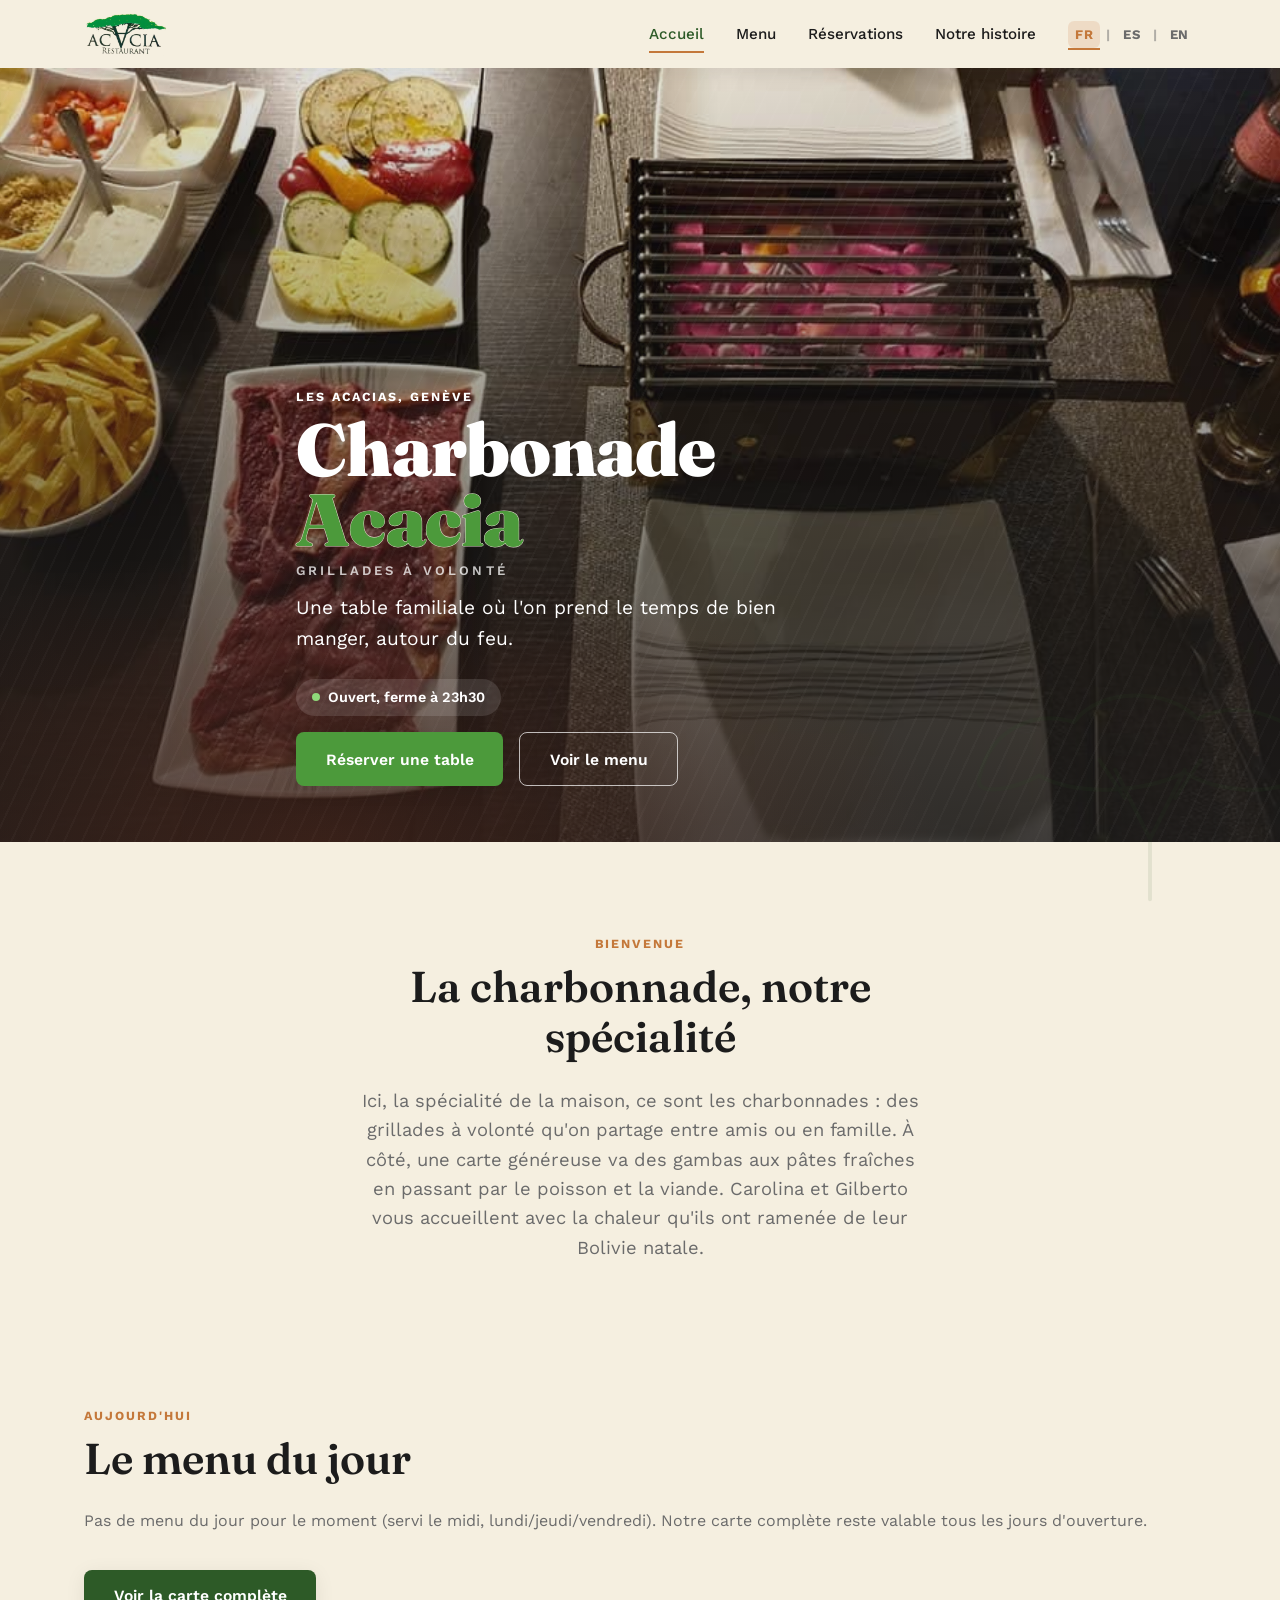
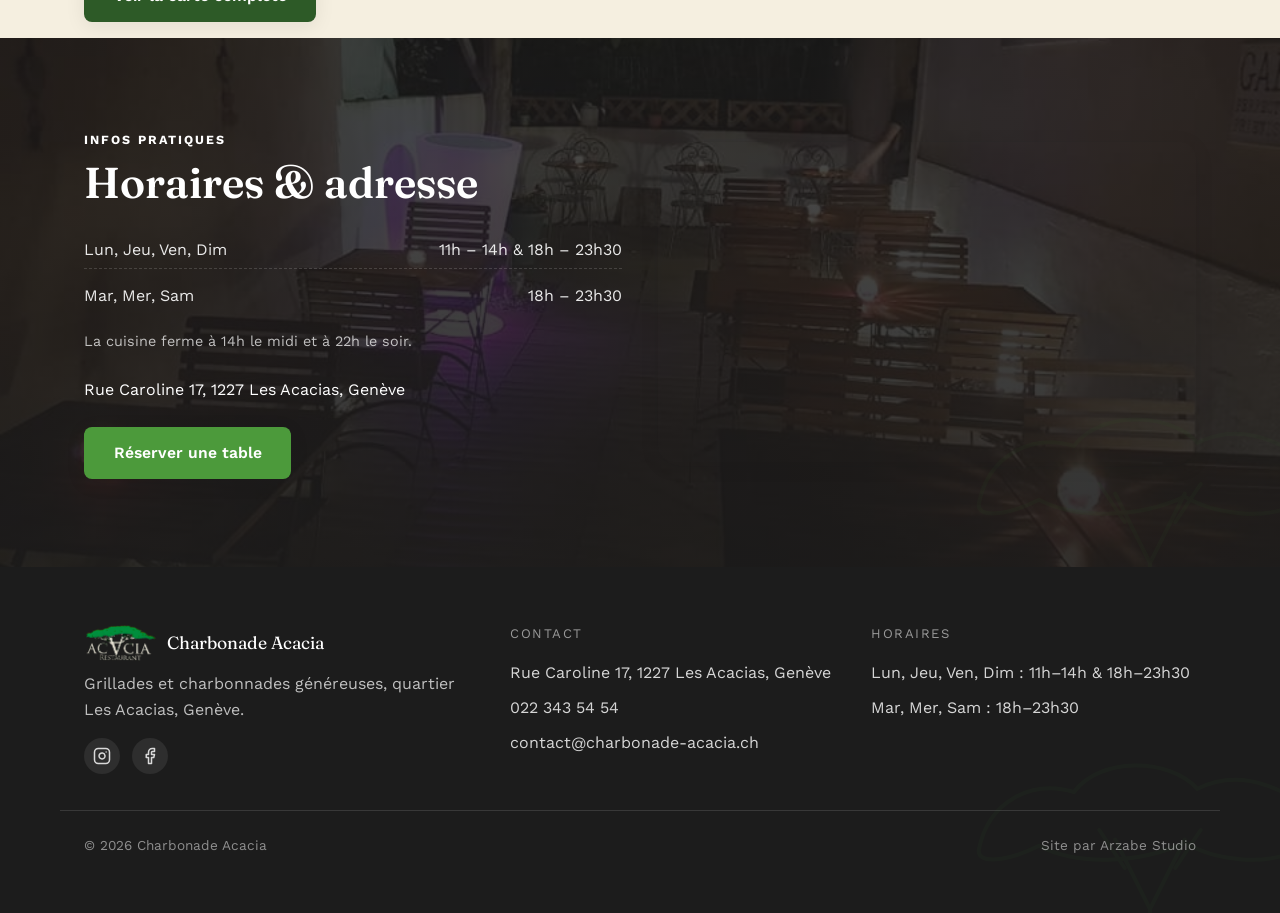
==== index.html @ 772f3f41 "Retire les prix affichés sur le menu du jour - Supprime les <p class="dish-card__price"> sur l'aperç" ====
<!DOCTYPE html>
<html lang="fr">
<head>
<meta charset="UTF-8">
<meta name="viewport" content="width=device-width, initial-scale=1.0">
<title>Charbonade Acacia — Grillades & charbonnades à Genève</title>
<meta name="description" content="Charbonade Acacia, grill et charbonnades au cœur du quartier Les Acacias à Genève. Menu du jour, réservations, ambiance chaleureuse.">
<link rel="icon" href="/assets/logo.png">
<link rel="preconnect" href="https://fonts.googleapis.com">
<link rel="preconnect" href="https://fonts.gstatic.com" crossorigin>
<link href="https://fonts.googleapis.com/css2?family=Fraunces:wght@600;700&family=Work+Sans:wght@400;500;600;700&display=swap" rel="stylesheet">
<link rel="stylesheet" href="/css/style.css">

<link rel="canonical" href="https://charbonade-acacia.ch/">
<link rel="alternate" hreflang="fr" href="https://charbonade-acacia.ch/">
<link rel="alternate" hreflang="es" href="https://charbonade-acacia.ch/es/">
<link rel="alternate" hreflang="en" href="https://charbonade-acacia.ch/en/">
<link rel="alternate" hreflang="x-default" href="https://charbonade-acacia.ch/">
<meta property="og:type" content="website">
<meta property="og:site_name" content="Charbonade Acacia">
<meta property="og:locale" content="fr_CH">
<meta property="og:locale:alternate" content="es_ES">
<meta property="og:locale:alternate" content="en_US">
<meta property="og:title" content="Charbonade Acacia — Grillades &amp; charbonnades à Genève">
<meta property="og:description" content="Charbonade Acacia, grill et charbonnades au cœur du quartier Les Acacias à Genève. Menu du jour, réservations, ambiance chaleureuse.">
<meta property="og:url" content="https://charbonade-acacia.ch/">
<meta property="og:image" content="https://charbonade-acacia.ch/assets/images/pres-charbo.jpg">
<meta name="twitter:card" content="summary_large_image">
<meta name="twitter:title" content="Charbonade Acacia — Grillades &amp; charbonnades à Genève">
<meta name="twitter:description" content="Charbonade Acacia, grill et charbonnades au cœur du quartier Les Acacias à Genève. Menu du jour, réservations, ambiance chaleureuse.">
<meta name="twitter:image" content="https://charbonade-acacia.ch/assets/images/pres-charbo.jpg">
<script type="application/ld+json">
{
  "@context": "https://schema.org",
  "@type": "Restaurant",
  "@id": "https://charbonade-acacia.ch/#restaurant",
  "name": "Charbonade Acacia",
  "image": "https://charbonade-acacia.ch/assets/images/pres-charbo.jpg",
  "url": "https://charbonade-acacia.ch/",
  "telephone": "+41223435454",
  "servesCuisine": "Grillades & charbonnades",
  "priceRange": "CHF 20-40",
  "address": {
    "@type": "PostalAddress",
    "streetAddress": "Rue Caroline 17",
    "postalCode": "1227",
    "addressLocality": "Genève",
    "addressCountry": "CH"
  },
  "menu": "https://charbonade-acacia.ch/menu.html",
  "acceptsReservations": "True",
  "openingHoursSpecification": [
    {
      "@type": "OpeningHoursSpecification",
      "dayOfWeek": ["Monday", "Thursday", "Friday", "Sunday"],
      "opens": "11:00",
      "closes": "14:00"
    },
    {
      "@type": "OpeningHoursSpecification",
      "dayOfWeek": ["Monday", "Tuesday", "Wednesday", "Thursday", "Friday", "Saturday", "Sunday"],
      "opens": "18:00",
      "closes": "23:30"
    }
  ]
}
</script>
</head>
<body>

<svg style="position:absolute;width:0;height:0" aria-hidden="true" focusable="false">
  <symbol id="acacia-motif" viewBox="0 0 240 150">
    <path d="M12,72 C18,42 45,28 72,36 C88,14 132,14 150,34 C178,20 212,34 228,58 C234,68 226,78 210,74 C192,82 162,80 142,68 C112,82 72,82 50,70 C30,80 10,82 12,72 Z" fill="none" stroke="currentColor" stroke-width="2.5"/>
    <path d="M120,148 L120,110 M120,110 L98,66 M120,110 L142,66 M104,84 L88,60 M136,84 L152,60" fill="none" stroke="currentColor" stroke-width="2.5" stroke-linecap="round"/>
  </symbol>
</svg>

<header class="site-header">
  <div class="container nav">
    <a class="nav__brand" href="/index.html">
      <img src="/assets/logo.png" alt="Restaurant Acacia">
    </a>
    <button class="nav__toggle" id="navToggle" aria-expanded="false" aria-controls="navLinks" aria-label="Ouvrir le menu">
      <span></span><span></span><span></span>
    </button>
    <nav class="nav__links" id="navLinks">
      <a href="/index.html" class="is-active">Accueil</a>
      <a href="/menu.html">Menu</a>
      <a href="/reservation.html">Réservations</a>
      <a href="/histoire.html">Notre histoire</a>
      <div class="nav__lang">
        <a href="/index.html" class="is-active">FR</a>
        <span class="nav__lang-sep">|</span>
        <a href="/es/index.html">ES</a>
        <span class="nav__lang-sep">|</span>
        <a href="/en/index.html">EN</a>
      </div>
    </nav>
  </div>
</header>

<main>

  <section class="hero">
    <div class="hero__media">
      <img src="/assets/images/pres-charbo.jpg" alt="Notre charbonade, braises et grillades préparées à table" class="hero__photo">
    </div>
    <div class="grill-lines" aria-hidden="true"></div>
    <div class="ember-glow" aria-hidden="true"></div>
    <svg class="motif motif--watermark" aria-hidden="true" viewBox="0 0 240 150"><use href="#acacia-motif"></use></svg>
    <div class="container hero__content reveal">
      <p class="eyebrow">Les Acacias, Genève</p>
      <h1 class="hero__charbonade">
        <span class="hero__charbonade-main">Charbonade<br><em>Acacia</em></span>
        <span class="hero__charbonade-sub">Grillades à volonté</span>
      </h1>
      <!-- TODO: confirmer si Carolina & Gilberto veulent une accroche différente -->
      <p class="hero__tagline">Une table familiale où l'on prend le temps de bien manger, autour du feu.</p>
      <!-- /TODO -->

      <p class="status-badge" hidden
         data-status-badge
         data-template-open="Ouvert, ferme à {heure}"
         data-template-closed-today="Fermé, ouvre à {heure}"
         data-template-closed-tomorrow="Fermé, ouvre demain à {heure}"
         data-template-closed-other="Fermé, ouvre {jour} à {heure}"
         data-day-names='["dimanche","lundi","mardi","mercredi","jeudi","vendredi","samedi"]'></p>
      <div class="hero__actions">
        <a href="/reservation.html" class="btn btn--ember">Réserver une table</a>
        <a href="/menu.html" class="btn btn--outline">Voir le menu</a>
      </div>
    </div>
  </section>

  <section class="section">
    <div class="container section-head section-head--center reveal">
      <p class="eyebrow">Bienvenue</p>
      <h2>La charbonnade, notre spécialité</h2>
      <!-- TODO: texte de présentation à valider avec Carolina & Gilberto -->
      <p class="lede" style="margin-inline:auto">Ici, la spécialité de la maison, ce sont les charbonnades : des grillades à volonté qu'on partage entre amis ou en famille. À côté, une carte généreuse va des gambas aux pâtes fraîches en passant par le poisson et la viande. Carolina et Gilberto vous accueillent avec la chaleur qu'ils ont ramenée de leur Bolivie natale.</p>
      <!-- /TODO -->
    </div>
  </section>

  <section class="section section--tight">
    <div class="container">
      <div class="section-head reveal">
        <p class="eyebrow">Aujourd'hui</p>
        <h2>Le menu du jour</h2>
      </div>

      <div data-menu-preview>
        <div class="grid-2" data-menu-preview-list hidden>
          <div class="card reveal">
            <p class="dish-card__name" data-plat-nom="0">—</p>
          </div>
          <div class="card reveal reveal--delay-1">
            <p class="dish-card__name" data-plat-nom="1">—</p>
          </div>
        </div>
        <p class="menu-today__empty text-light" data-menu-preview-empty>Pas de menu du jour pour le moment (servi le midi, lundi/jeudi/vendredi). Notre carte complète reste valable tous les jours d'ouverture.</p>
      </div>

      <p style="margin-top:var(--space-4)"><a href="/menu.html" class="btn btn--primary">Voir la carte complète</a></p>
    </div>
  </section>

  <section class="section section--dark">
    <div class="section__media"><img src="/assets/images/terrasse-soir.jpg" alt=""></div>
    <svg class="motif motif--watermark" aria-hidden="true" viewBox="0 0 240 150"><use href="#acacia-motif"></use></svg>
    <div class="container grid-2 grid-2--align-center">
      <div class="reveal">
        <p class="eyebrow">Infos pratiques</p>
        <h2>Horaires &amp; adresse</h2>
        <!-- à revérifier avec le client : fermeture pourrait être minuit plutôt que 23h30 -->
        <div class="hours-table">
          <div class="hours-table__row"><span>Lun, Jeu, Ven, Dim</span><span>11h – 14h &amp; 18h – 23h30</span></div>
          <div class="hours-table__row"><span>Mar, Mer, Sam</span><span>18h – 23h30</span></div>
        </div>
        <p style="margin-top:var(--space-2); color:rgba(255,255,255,.72); font-size:0.9rem;">La cuisine ferme à 14h le midi et à 22h le soir.</p>
        <p style="margin-top:var(--space-3)">Rue Caroline 17, 1227 Les Acacias, Genève</p>
        <p style="margin-top:var(--space-3)"><a href="/reservation.html" class="btn btn--ember">Réserver une table</a></p>
      </div>
      <div class="reveal reveal--delay-1 map-frame">
        <iframe src="https://www.google.com/maps?q=Rue+Caroline+17,+1227+Les+Acacias,+Genève&output=embed" loading="lazy" referrerpolicy="no-referrer-when-downgrade" title="Localisation Restaurant Acacia"></iframe>
      </div>
    </div>
  </section>

</main>

<footer class="site-footer">
  <svg class="motif motif--watermark" aria-hidden="true" viewBox="0 0 240 150"><use href="#acacia-motif"></use></svg>
  <div class="container footer__grid">
    <div>
      <div class="footer__brand">
        <img src="/assets/logo-light.png" alt="">
        <span>Charbonade Acacia</span>
      </div>
      <p style="color:rgba(255,255,255,.72)">Grillades et charbonnades généreuses, quartier Les Acacias, Genève.</p>
      <div class="footer__social">
        <a href="https://www.instagram.com/restaurant_acacia/" target="_blank" rel="noopener" aria-label="Instagram">
          <svg viewBox="0 0 24 24" fill="none" stroke="currentColor" stroke-width="2" stroke-linecap="round" stroke-linejoin="round" aria-hidden="true"><rect x="2" y="2" width="20" height="20" rx="5" ry="5"></rect><path d="M16 11.37A4 4 0 1 1 12.63 8 4 4 0 0 1 16 11.37z"></path><line x1="17.5" y1="6.5" x2="17.5" y2="6.5"></line></svg>
        </a>
        <a href="https://www.facebook.com/p/Restaurant-Acacia-100063478602699/" target="_blank" rel="noopener" aria-label="Facebook">
          <svg viewBox="0 0 24 24" fill="none" stroke="currentColor" stroke-width="2" stroke-linecap="round" stroke-linejoin="round" aria-hidden="true"><path d="M18 2h-3a5 5 0 0 0-5 5v3H7v4h3v8h4v-8h3l1-4h-4V7a1 1 0 0 1 1-1h3z"></path></svg>
        </a>
      </div>
    </div>
    <div>
      <p class="footer__title">Contact</p>
      <div class="footer__list">
        <span>Rue Caroline 17, 1227 Les Acacias, Genève</span>
        <a href="tel:+41223435454">022 343 54 54</a>
        <!-- TODO: activer le vrai lien email -->
        <a href="mailto:contact@charbonade-acacia.ch">contact@charbonade-acacia.ch</a>
        <!-- /TODO -->
      </div>
    </div>
    <div>
      <p class="footer__title">Horaires</p>
      <div class="footer__list">
        <span>Lun, Jeu, Ven, Dim : 11h–14h &amp; 18h–23h30</span>
        <span>Mar, Mer, Sam : 18h–23h30</span>
      </div>
    </div>
  </div>
  <div class="container footer__bottom cluster" style="justify-content:space-between">
    <span>© 2026 Charbonade Acacia</span>
    <span>Site par Arzabe Studio</span>
  </div>
</footer>

<script src="/js/menu.js" defer></script>
<script src="/js/main.js" defer></script>
</body>
</html>
---- css/style.css ----
/* =========================================================
   RESTAURANT ACACIA — style.css
   Feuille de style unique (voir claude.md — pas de second fichier CSS)
   ========================================================= */

/* =========================================================
   1. TOKENS
   ========================================================= */
:root {
  --color-primary:      #2D5A27;
  --color-primary-soft: rgba(45, 90, 39, 0.14);
  --color-accent:       #C4783A;
  --color-accent-soft:  rgba(196, 120, 58, 0.16);
  --color-ember:        #4C9A3B; /* vert (août 2026, validé par Carolina) à la place de la braise d'origine #C1401A, sur "ADE" + bouton hero uniquement */
  --color-ember-soft:   rgba(193, 64, 26, 0.18);
  --color-bg:           #F5EFE0;
  --color-bg-dark:      #1C1C1C;
  --color-text:         #1C1C1C;
  --color-text-light:   #6B6B6B;
  --color-white:        #FFFFFF;

  --font-heading: 'Fraunces', Georgia, serif;
  --font-body:    'Work Sans', -apple-system, BlinkMacSystemFont, sans-serif;

  --radius:      8px;
  --radius-lg:   16px;
  --shadow-soft:    0 4px 20px rgba(28, 28, 28, 0.08);
  --shadow-soft-lg: 0 16px 40px rgba(28, 28, 28, 0.14);

  --space-1: 0.5rem;
  --space-2: 1rem;
  --space-3: 1.5rem;
  --space-4: 2.25rem;
  --space-5: 3.5rem;
  --space-6: 5.5rem;

  --transition:      0.25s ease;
  --transition-slow: 0.6s ease;

  --container-width: 1160px;
}

/* =========================================================
   2. RESET / BASE
   ========================================================= */
*, *::before, *::after { box-sizing: border-box; }
* { margin: 0; padding: 0; }

html { scroll-behavior: smooth; }

body {
  background: var(--color-bg);
  color: var(--color-text);
  font-family: var(--font-body);
  font-size: 16px;
  line-height: 1.6;
  -webkit-font-smoothing: antialiased;
  overflow-x: hidden;
}

img, svg { max-width: 100%; display: block; }
a { color: inherit; text-decoration: none; }
ul { list-style: none; }
button { font: inherit; cursor: pointer; border: none; background: none; color: inherit; }
input, textarea, select { font: inherit; color: inherit; }

@media (prefers-reduced-motion: reduce) {
  html { scroll-behavior: auto; }
  .reveal, .btn, .card, .nav__links a::after { transition: none; }
}

/* =========================================================
   3. TYPOGRAPHIE
   ========================================================= */
h1, h2, h3, h4 {
  font-family: var(--font-heading);
  font-weight: 600;
  line-height: 1.15;
  color: var(--color-text);
}

h1 { font-size: clamp(2.4rem, 5vw, 4.2rem); font-weight: 700; }
h2 { font-size: clamp(1.9rem, 3.4vw, 2.7rem); margin-bottom: var(--space-3); }
h3 { font-size: 1.4rem; margin-bottom: var(--space-1); }

p { color: var(--color-text); }

.eyebrow {
  display: inline-block;
  text-transform: uppercase;
  letter-spacing: 0.16em;
  font-size: 0.78rem;
  font-weight: 700;
  color: var(--color-accent);
  margin-bottom: var(--space-1);
}

.lede {
  font-size: 1.15rem;
  color: var(--color-text-light);
  max-width: 60ch;
}

.text-light { color: var(--color-text-light); }

.section--dark h1, .section--dark h2, .section--dark h3,
.section--dark p, .section--dark .lede,
.hero h1, .hero h2, .hero h3, .hero p { color: var(--color-white); }
.section--dark .lede { color: rgba(255, 255, 255, 0.72); }

.section--dark .hours-table__row { color: rgba(255, 255, 255, 0.9); border-bottom-color: rgba(255, 255, 255, 0.15); }

/* =========================================================
   4. LAYOUT PRIMITIVES
   ========================================================= */
.container {
  width: 100%;
  max-width: var(--container-width);
  margin-inline: auto;
  padding-inline: 1.5rem;
}

.section { padding-block: var(--space-6); }
.section--tight { padding-block: var(--space-4); }

/* Etat "pas de menu du jour" : une seule phrase, pas besoin du même gabarit
   que lorsque les 3 plats du jour sont affichés (voir menu.js, classe posée
   dynamiquement selon le jour/l'heure). */
.menu-today--compact { padding-block: var(--space-2); }
.menu-today--compact .section-head { margin-bottom: var(--space-2); }

.section--dark {
  background: var(--color-bg-dark);
  position: relative;
  overflow: hidden;
}

/* Variante avec une photo en fond, assombrie pour garder le texte lisible.
   Doit être le premier enfant de .section--dark dans le HTML : sans z-index,
   l'ordre du DOM suffit à la faire peindre sous le reste (et sous aucun
   z-index négatif, qui échapperait au fond opaque de .section--dark). */
.section__media {
  position: absolute;
  inset: 0;
}
.section__media img { width: 100%; height: 100%; object-fit: cover; display: block; }
.section__media::after {
  content: "";
  position: absolute;
  inset: 0;
  background: linear-gradient(180deg, rgba(28, 28, 28, 0.78), rgba(28, 28, 28, 0.9));
}

/* Un élément positionné (.section__media) peint toujours au-dessus du contenu
   statique qui le suit, quel que soit l'ordre dans le DOM — il faut donc que
   tout ce qui vient après soit lui aussi positionné, avec un z-index supérieur,
   pour rester visible par-dessus la photo. */
.section__media ~ * { position: relative; z-index: 1; }

.grid-2, .grid-3 {
  display: grid;
  grid-template-columns: 1fr;
  gap: var(--space-4);
}
/* display:grid (règle auteur) l'emporte toujours sur [hidden] (règle du navigateur),
   quelle que soit la spécificité — sans ce correctif, un .grid-3 masqué via l'attribut
   hidden (ex: menu du jour absent) continue de s'afficher et de réserver sa hauteur. */
.grid-2[hidden], .grid-3[hidden] { display: none; }

.grid-2--align-center { align-items: center; }

@media (min-width: 720px) {
  .grid-2 { grid-template-columns: 1fr 1fr; }
  .grid-3 { grid-template-columns: repeat(3, 1fr); }
}

.stack { display: flex; flex-direction: column; gap: var(--space-2); }
.cluster { display: flex; flex-wrap: wrap; align-items: center; gap: var(--space-2); }

.section-head { max-width: 62ch; margin-bottom: var(--space-4); }
.section-head--center { margin-inline: auto; text-align: center; }

/* =========================================================
   5. COMPOSANTS
   ========================================================= */

/* 5.1 — Nav / en-tête ------------------------------------- */
.site-header {
  position: sticky;
  top: 0;
  z-index: 50;
  background: rgba(245, 239, 224, 0.9);
  backdrop-filter: blur(8px);
  box-shadow: var(--shadow-soft);
}

.nav {
  display: flex;
  align-items: center;
  justify-content: space-between;
  gap: var(--space-3);
  padding-block: 0.7rem;
}

.nav__brand { display: flex; align-items: center; gap: 0.65rem; }
.nav__brand img { height: 46px; width: auto; }
.nav__brand span {
  font-family: var(--font-heading);
  font-size: 1.15rem;
  font-weight: 600;
  letter-spacing: 0.02em;
}

.nav__links {
  display: flex;
  align-items: center;
  gap: 2rem;
  font-size: 0.95rem;
  font-weight: 500;
}

.nav__links a {
  position: relative;
  padding-block: 0.3rem;
}

.nav__links a::after {
  content: "";
  position: absolute;
  left: 0;
  bottom: -2px;
  height: 2px;
  width: 0;
  background: var(--color-accent);
  transition: width var(--transition);
}

.nav__links a:hover::after,
.nav__links a.is-active::after { width: 100%; }

.nav__links a.is-active { color: var(--color-primary); }

.nav__lang {
  display: flex;
  align-items: center;
  gap: 0.35rem;
  font-size: 0.82rem;
  font-weight: 700;
  letter-spacing: 0.03em;
}

.nav__lang a {
  padding: 0.2rem 0.45rem;
  border-radius: 6px;
  color: var(--color-text-light);
}

.nav__lang a.is-active { color: var(--color-accent); background: var(--color-accent-soft); }
.nav__lang-sep { color: var(--color-text-light); opacity: 0.5; }

.nav__toggle {
  display: none;
  flex-direction: column;
  gap: 5px;
  padding: 0.4rem;
}

.nav__toggle span {
  display: block;
  width: 24px;
  height: 2px;
  background: var(--color-text);
  transition: transform var(--transition), opacity var(--transition);
}

@media (max-width: 760px) {
  .nav__toggle { display: flex; }

  .nav__links {
    position: fixed;
    top: 68px;
    right: 0;
    left: 0;
    height: calc(100vh - 68px);
    overflow-y: auto;
    flex-direction: column;
    justify-content: flex-start;
    align-items: flex-start;
    gap: var(--space-2);
    padding: var(--space-4) 1.5rem;
    background: var(--color-bg);
    transform: translateX(100%);
    transition: transform var(--transition-slow);
    box-shadow: var(--shadow-soft-lg);
  }

  .nav--open .nav__links { transform: translateX(0); }

  .nav__lang { margin-top: var(--space-2); }
}

/* 5.2 — Hero ------------------------------------------------ */
.hero {
  position: relative;
  min-height: 86vh;
  display: flex;
  align-items: flex-end;
  color: var(--color-white);
  padding-block: var(--space-6) var(--space-5);
}

.hero__media {
  position: absolute;
  inset: 0;
  border-radius: 0;
}

.hero__media::after {
  content: "";
  position: absolute;
  inset: 0;
  background: linear-gradient(180deg, rgba(28, 28, 28, 0.1) 0%, rgba(28, 28, 28, 0.82) 100%);
}

.hero__photo { position: absolute; inset: 0; width: 100%; height: 100%; object-fit: cover; display: block; }

.hero__content { position: relative; z-index: 1; max-width: 46rem; }
.hero__tagline { font-size: 1.2rem; color: rgba(255, 255, 255, 0.85); margin-block: var(--space-2) var(--space-3); max-width: 42ch; }
.hero__actions { display: flex; flex-wrap: wrap; gap: 1rem; }

/* Mise en avant "Charbonade" — accroche visuelle du hero */
.hero__charbonade {
  margin: 0;
  font-family: var(--font-heading);
  font-weight: 700;
  line-height: 0.95;
}
.hero__charbonade-main {
  display: block;
  font-weight: 900;
  font-size: clamp(2.6rem, 8vw, 4.6rem);
  letter-spacing: -0.01em;
  color: var(--color-white);
}
.hero__charbonade-main em {
  font-style: normal;
  color: var(--color-ember);
  -webkit-text-stroke: 1px rgba(245, 239, 224, 0.9);
  paint-order: stroke fill;
}
.hero__charbonade-sub {
  display: block;
  font-family: var(--font-body);
  font-weight: 600;
  text-transform: uppercase;
  letter-spacing: 0.24em;
  font-size: 0.82rem;
  color: rgba(255, 255, 255, 0.75);
  margin-top: 0.6rem;
}

/* Texture "grille" — fines lignes évoquant les barres d'un grill */
.grill-lines {
  position: absolute;
  inset: 0;
  z-index: 0;
  opacity: 0.5;
  pointer-events: none;
  background-image: repeating-linear-gradient(
    115deg,
    rgba(255, 255, 255, 0.05) 0px, rgba(255, 255, 255, 0.05) 2px,
    transparent 2px, transparent 16px
  );
}

/* Halo braise — dégradé chaud localisé, pas toute la photo */
.ember-glow {
  position: absolute;
  z-index: 0;
  inset: auto 0 0 0;
  height: 55%;
  pointer-events: none;
  background: radial-gradient(ellipse 70% 100% at 25% 100%, var(--color-ember-soft), transparent 70%);
}

/* 5.3 — Boutons ---------------------------------------------- */
.btn {
  display: inline-flex;
  align-items: center;
  gap: 0.6rem;
  padding: 0.85rem 1.85rem;
  border-radius: var(--radius);
  font-weight: 600;
  font-size: 0.98rem;
  transition: transform var(--transition), box-shadow var(--transition), background var(--transition);
  white-space: nowrap;
}

.btn--primary { background: var(--color-primary); color: var(--color-white); box-shadow: var(--shadow-soft); }
.btn--primary:hover { transform: translateY(-3px); box-shadow: var(--shadow-soft-lg); }

.btn--accent { background: var(--color-accent); color: var(--color-white); box-shadow: var(--shadow-soft); }
.btn--accent:hover { transform: translateY(-3px); box-shadow: var(--shadow-soft-lg); }

.btn--whatsapp { background: var(--color-primary); color: var(--color-white); box-shadow: var(--shadow-soft); }
.btn--whatsapp:hover { transform: translateY(-3px); box-shadow: var(--shadow-soft-lg); }
.btn--whatsapp svg { width: 20px; height: 20px; flex-shrink: 0; }

.btn--outline { background: transparent; border: 1.5px solid rgba(255, 255, 255, 0.7); color: var(--color-white); }
.btn--outline:hover { background: rgba(255, 255, 255, 0.12); transform: translateY(-3px); }

.btn--ember { background: var(--color-ember); color: var(--color-white); box-shadow: var(--shadow-soft); }
.btn--ember:hover { transform: translateY(-3px); box-shadow: var(--shadow-soft-lg); }

.btn:focus-visible { outline: 2px solid var(--color-accent); outline-offset: 3px; }

/* 5.4 — Cartes ------------------------------------------------ */
.card {
  background: rgba(28, 28, 28, 0.03);
  border: 1px solid rgba(28, 28, 28, 0.08);
  border-radius: var(--radius);
  padding: var(--space-3);
  transition: transform var(--transition), box-shadow var(--transition);
}

.card:hover { transform: translateY(-5px); box-shadow: var(--shadow-soft-lg); }

.dish-card__name { font-family: var(--font-heading); font-size: 1.2rem; }
.dish-card__price { color: var(--color-accent); font-family: var(--font-heading); margin-top: 0.35rem; }

.status-badge {
  display: inline-flex;
  align-items: center;
  gap: 0.5rem;
  background: rgba(255, 255, 255, 0.12);
  color: var(--color-white);
  font-weight: 600;
  font-size: 0.9rem;
  padding: 0.45rem 1rem;
  border-radius: 999px;
  margin-bottom: var(--space-2);
}

.status-badge::before {
  content: "";
  width: 8px;
  height: 8px;
  border-radius: 50%;
  background: var(--status-color, var(--color-white));
  flex-shrink: 0;
}

.status-badge--open { --status-color: #8fd97a; }
.status-badge--closed { --status-color: var(--color-accent); }

.day-badge {
  display: inline-block;
  background: var(--color-primary-soft);
  color: var(--color-primary);
  font-weight: 700;
  font-size: 0.85rem;
  padding: 0.3rem 0.8rem;
  border-radius: 999px;
  margin-bottom: var(--space-3);
}

/* 5.5 — Formulaires --------------------------------------------- */
.form-grid { display: grid; grid-template-columns: 1fr; gap: 1.25rem; }

@media (min-width: 600px) {
  .form-grid--2 { grid-template-columns: 1fr 1fr; }
  .form-grid--3 { grid-template-columns: 1fr 1fr 1fr; }
}

.field label { display: block; font-weight: 600; font-size: 0.9rem; margin-bottom: 0.4rem; }

.field input, .field select, .field textarea {
  width: 100%;
  padding: 0.8rem 1rem;
  border-radius: var(--radius);
  border: 1.5px solid rgba(28, 28, 28, 0.12);
  background: var(--color-white);
  transition: border-color var(--transition), box-shadow var(--transition);
}

.field input:focus, .field select:focus, .field textarea:focus {
  outline: none;
  border-color: var(--color-primary);
  box-shadow: 0 0 0 4px var(--color-primary-soft);
}

.field textarea { resize: vertical; min-height: 7rem; }

.visually-hidden {
  position: absolute;
  width: 1px; height: 1px;
  padding: 0; margin: -1px;
  overflow: hidden;
  clip: rect(0, 0, 0, 0);
  white-space: nowrap;
  border: 0;
}

.form-note { margin-top: var(--space-2); font-size: 0.92rem; color: var(--color-text-light); }

/* Express reservation (WhatsApp) block — bandeau compact plutôt qu'une carte
   élevée (retour client, août 2026) : l'ancienne version (carte blanche à
   ombre, padding généreux, titre + bouton + note répétant 3x le même message)
   pesait visuellement plus lourd que le vrai formulaire juste en dessous, qui
   lui n'a aucun cadre. Un seul rappel du message, taille de bouton standard. */
.reservation-express {
  display: flex;
  align-items: center;
  justify-content: space-between;
  flex-wrap: wrap;
  gap: 1.25rem;
  background: var(--color-primary-soft);
  border-radius: var(--radius);
  padding: 0.9rem 1.25rem;
}

.reservation-express p { margin: 0; color: var(--color-text); font-size: 0.95rem; }
.reservation-express p strong { color: var(--color-primary); }

/* 5.6 — Footer ------------------------------------------------ */
.site-footer {
  background: var(--color-bg-dark);
  color: var(--color-white);
  position: relative;
  overflow: hidden;
  padding-block: var(--space-5);
}

.site-footer a:hover { color: var(--color-accent); }

.footer__grid {
  display: grid;
  grid-template-columns: 1fr;
  gap: var(--space-4);
  position: relative;
  z-index: 1;
}

@media (min-width: 720px) {
  .footer__grid { grid-template-columns: 1.2fr 1fr 1fr; }
}

.footer__brand { display: flex; align-items: center; gap: 0.6rem; margin-bottom: var(--space-1); }
.footer__brand img { height: 40px; }
.footer__brand span { font-family: var(--font-heading); font-size: 1.1rem; }

.footer__title { font-size: 0.82rem; text-transform: uppercase; letter-spacing: 0.12em; color: rgba(255, 255, 255, 0.55); margin-bottom: var(--space-2); }

.footer__list { display: flex; flex-direction: column; gap: 0.6rem; color: rgba(255, 255, 255, 0.82); }

.footer__social { display: flex; gap: 0.75rem; margin-top: var(--space-2); }
.footer__social a {
  display: inline-flex;
  align-items: center;
  justify-content: center;
  width: 36px;
  height: 36px;
  border-radius: 50%;
  background: rgba(255, 255, 255, 0.08);
  color: rgba(255, 255, 255, 0.82);
  transition: background var(--transition), color var(--transition);
}
.footer__social a:hover { background: var(--color-accent); color: var(--color-white); }
.footer__social svg { width: 18px; height: 18px; }

.footer__bottom {
  margin-top: var(--space-4);
  padding-top: var(--space-3);
  border-top: 1px solid rgba(255, 255, 255, 0.12);
  font-size: 0.85rem;
  color: rgba(255, 255, 255, 0.5);
  position: relative;
  z-index: 1;
}

/* 5.7 — Motif acacia -------------------------------------------- */
/* Le <svg class="motif"> n'a pas son propre viewBox (seul le <symbol> référencé
   par <use> en a un) : le navigateur n'a alors aucun ratio intrinsèque pour
   calculer height:auto et retombe sur la taille par défaut d'un élément remplacé
   (150px de haut, quelle que soit la largeur). D'où le viewBox répété ici sur
   chaque <svg class="motif"> du HTML, identique à celui du symbole (240 x 150).
   Attention aussi à l'ordre des règles ci-dessous : .motif--watermark doit rester
   déclaré APRÈS .motif pour que sa largeur (380px) l'emporte sur celle de .motif
   (32px), à spécificité égale. */
.motif { width: 32px; height: auto; color: var(--color-primary); }

.motif--watermark {
  position: absolute;
  right: -60px;
  bottom: -60px;
  width: 380px;
  height: auto;
  color: var(--color-primary);
  opacity: 0.09;
  pointer-events: none;
  z-index: 0;
}

.divider--acacia {
  display: flex;
  align-items: center;
  gap: 1.25rem;
  border: none;
  margin-block: var(--space-5);
}

.divider--acacia::before, .divider--acacia::after {
  content: "";
  flex: 1;
  height: 1px;
  background: linear-gradient(90deg, transparent, rgba(45, 90, 39, 0.35), transparent);
}

.divider--acacia .motif { flex-shrink: 0; width: 38px; color: var(--color-accent); }

/* 5.8 — Placeholders --------------------------------------------- */
.img-placeholder {
  position: relative;
  aspect-ratio: 4 / 3;
  border-radius: var(--radius);
  overflow: hidden;
  background: linear-gradient(135deg, rgba(45, 90, 39, 0.9), rgba(28, 28, 28, 0.92));
  display: flex;
  align-items: center;
  justify-content: center;
}

.img-placeholder--hero { position: absolute; inset: 0; aspect-ratio: auto; border-radius: 0; }
.img-placeholder--wide { aspect-ratio: 16 / 9; }
.img-placeholder--square { aspect-ratio: 1 / 1; }

.img-placeholder .motif { width: 32%; height: auto; color: var(--color-white); opacity: 0.16; }

.img-placeholder[data-caption]::after {
  content: attr(data-caption);
  position: absolute;
  left: 0.9rem;
  bottom: 0.7rem;
  font-size: 0.7rem;
  letter-spacing: 0.03em;
  color: rgba(255, 255, 255, 0.55);
}

.is-placeholder { color: var(--color-text-light); cursor: default; }

/* Vraies photos — même gabarit que les placeholders, sans le dégradé */
.photo-frame {
  position: relative;
  aspect-ratio: 4 / 3;
  border-radius: var(--radius);
  overflow: hidden;
  box-shadow: var(--shadow-soft);
}
.photo-frame img { width: 100%; height: 100%; object-fit: cover; display: block; }
.photo-frame--square { aspect-ratio: 1 / 1; }
.photo-frame--wide { aspect-ratio: 16 / 9; }
.is-placeholder:hover { color: var(--color-text-light); }

/* =========================================================
   6. UTILITAIRES REVEAL-ON-SCROLL
   ========================================================= */
.reveal {
  opacity: 0;
  transform: translateY(24px);
  transition: opacity 0.7s ease, transform 0.7s ease;
}

.reveal.is-visible { opacity: 1; transform: none; }
.reveal--delay-1.is-visible { transition-delay: 0.1s; }
.reveal--delay-2.is-visible { transition-delay: 0.2s; }

/* =========================================================
   7. PAGES SPÉCIFIQUES — histoire, menu, réservation
   ========================================================= */

/* Histoire — récit en temps alternés */
.story-beat {
  display: grid;
  grid-template-columns: 1fr;
  gap: var(--space-3);
  align-items: center;
  margin-bottom: var(--space-6);
}

@media (min-width: 780px) {
  .story-beat { grid-template-columns: 1fr 1fr; gap: var(--space-5); }
  .story-beat--reverse .story-beat__media { order: 2; }
}

/* Horaires / adresse */
.hours-table { display: flex; flex-direction: column; gap: 0.5rem; }
.hours-table__row { display: flex; justify-content: space-between; gap: 1rem; padding-block: 0.35rem; border-bottom: 1px dashed rgba(28, 28, 28, 0.1); }
.hours-table__row:last-child { border-bottom: none; }

.map-frame { border-radius: var(--radius-lg); overflow: hidden; box-shadow: var(--shadow-soft); border: none; }
.map-frame iframe { width: 100%; height: 320px; border: none; display: block; }

/* Menu */
.menu-course { margin-bottom: var(--space-4); }
.menu-course__title { display: flex; align-items: center; gap: 0.75rem; margin-bottom: var(--space-2); }
.menu-course__title::after { content: ""; flex: 1; height: 1px; background: rgba(28, 28, 28, 0.12); }

.menu-item { display: flex; justify-content: space-between; gap: 1rem; padding-block: 0.6rem; }
.menu-item__name { font-weight: 600; }
.menu-item__desc { display: block; font-size: 0.88rem; color: var(--color-text-light); font-weight: 400; margin-top: 0.15rem; }
.menu-item__price { font-family: var(--font-heading); color: var(--color-accent); white-space: nowrap; }

.menu-today[hidden], .menu-today__empty[hidden] { display: none; }

/* Onglets Repas / Boissons / Vins */
.menu-tabs {
  display: flex;
  flex-wrap: wrap;
  gap: 0.5rem 1.5rem;
  margin-bottom: var(--space-4);
  border-bottom: 2px solid rgba(28, 28, 28, 0.08);
}
.menu-tab {
  padding: 0.75rem 0.25rem;
  font-weight: 600;
  font-size: 1.05rem;
  font-family: var(--font-heading);
  color: var(--color-text-light);
  border-bottom: 2px solid transparent;
  margin-bottom: -2px;
  transition: color var(--transition);
}
.menu-tab:hover { color: var(--color-text); }
.menu-tab.is-active { color: var(--color-primary); border-bottom-color: var(--color-accent); }

.menu-item__region { display: block; font-size: 0.8rem; font-style: italic; color: var(--color-text-light); font-weight: 400; margin-top: 0.15rem; }

/* =========================================================
   8. RESPONSIVE — ajustements globaux restants
   ========================================================= */
@media (max-width: 720px) {
  .section { padding-block: var(--space-5); }
  .hero { min-height: 78vh; }
  .footer__bottom { display: flex; flex-direction: column; gap: 0.4rem; }
}
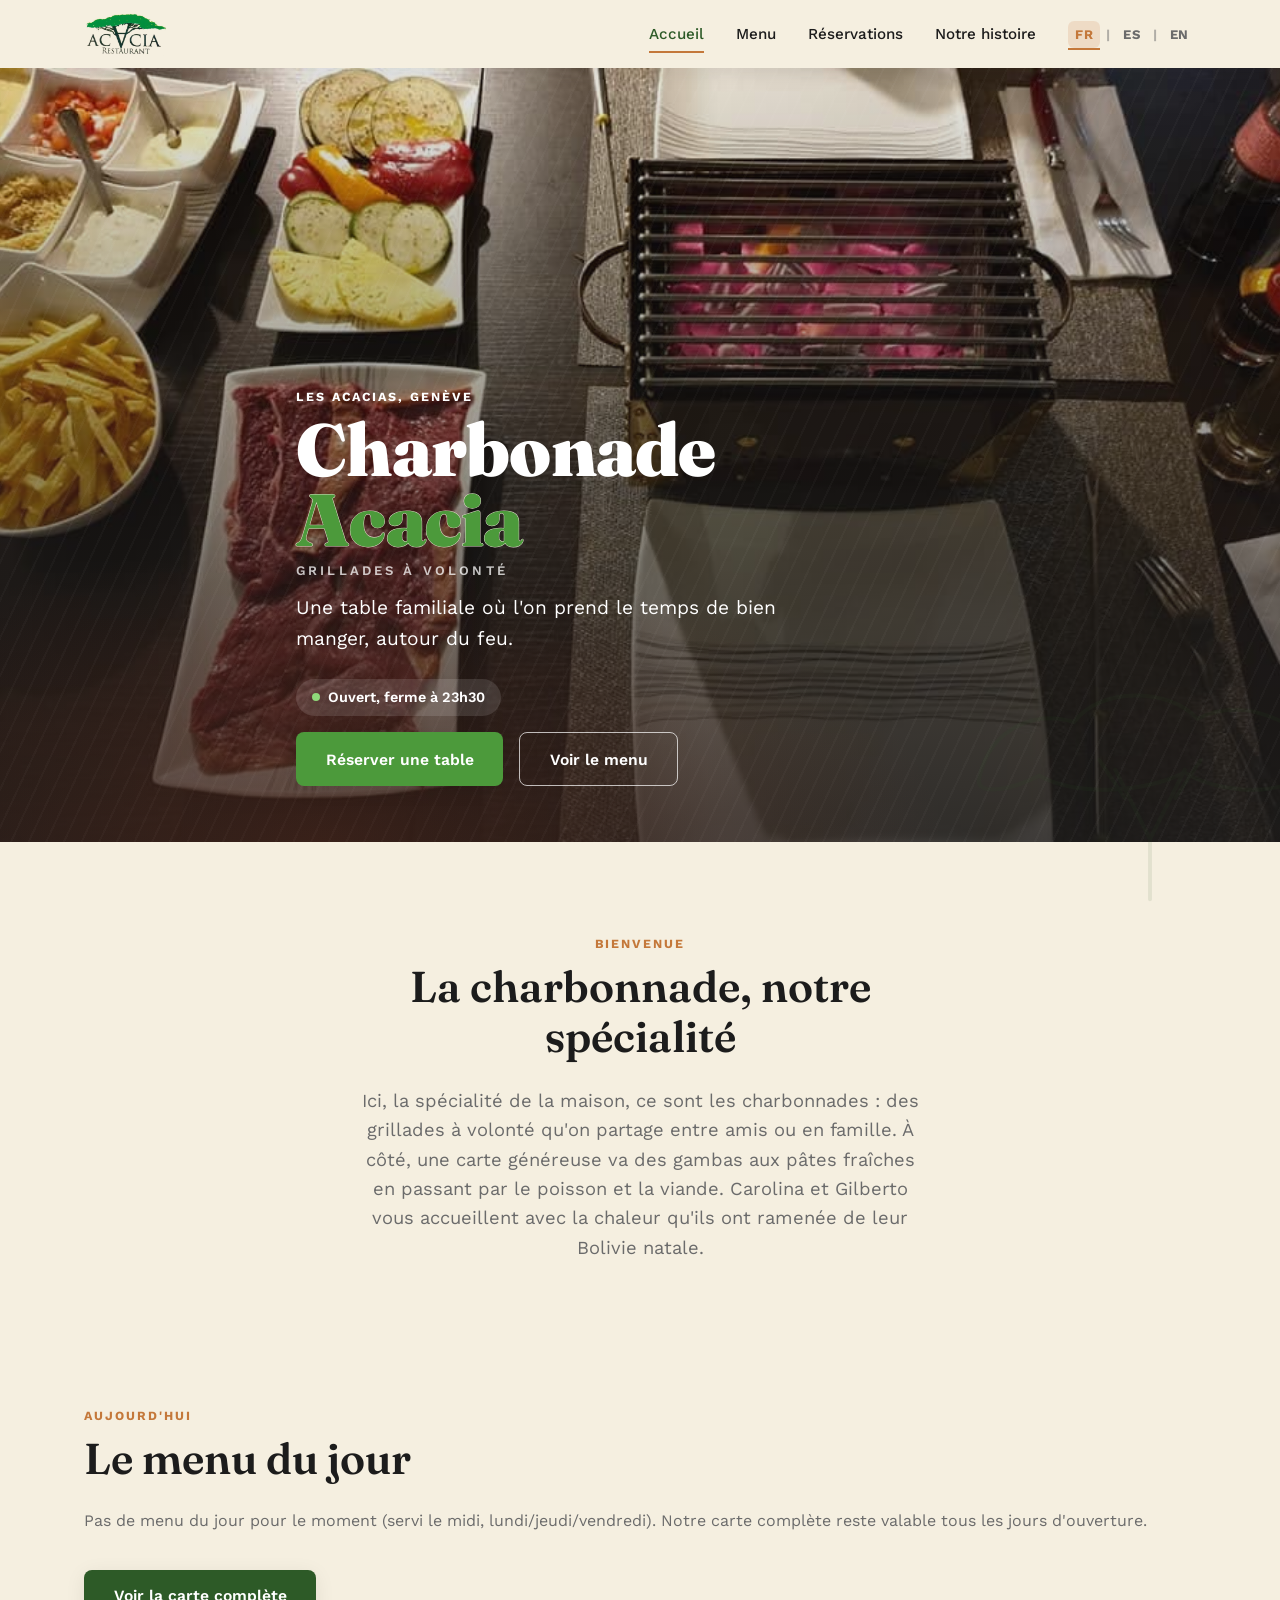
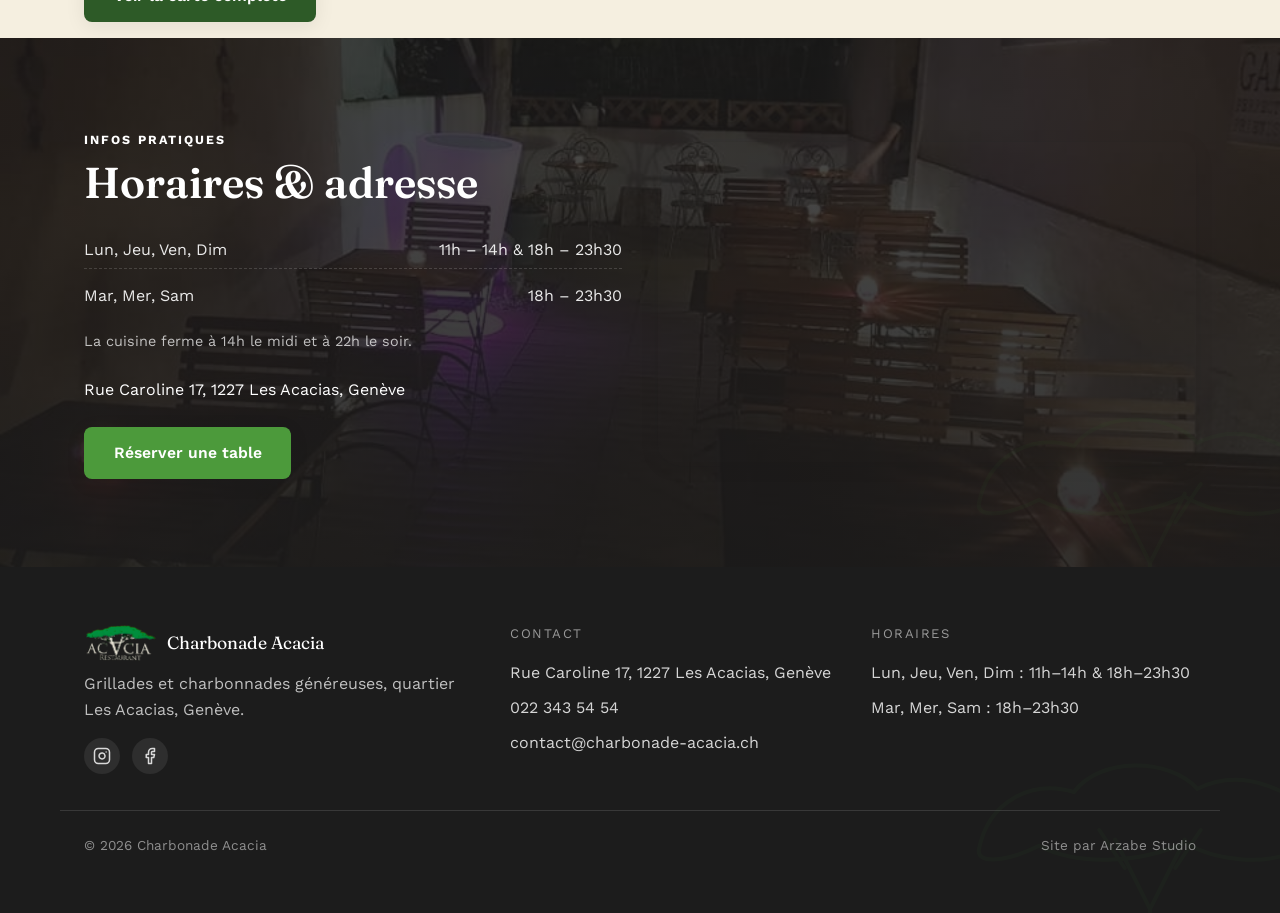
==== commit 25d1d018: "Corrige le débordement horizontal du menu mobile et lie le crédit Arzabe Studio - overflow-x: hidden" ====
--- a/index.html
+++ b/index.html
@@ -5,7 +5,7 @@
 <meta name="viewport" content="width=device-width, initial-scale=1.0">
 <title>Charbonade Acacia — Grillades & charbonnades à Genève</title>
 <meta name="description" content="Charbonade Acacia, grill et charbonnades au cœur du quartier Les Acacias à Genève. Menu du jour, réservations, ambiance chaleureuse.">
-<link rel="icon" href="/assets/logo.png">
+<link rel="icon" href="/assets/favicon.png">
 <link rel="preconnect" href="https://fonts.googleapis.com">
 <link rel="preconnect" href="https://fonts.gstatic.com" crossorigin>
 <link href="https://fonts.googleapis.com/css2?family=Fraunces:wght@600;700&family=Work+Sans:wght@400;500;600;700&display=swap" rel="stylesheet">
@@ -227,7 +227,7 @@
   </div>
   <div class="container footer__bottom cluster" style="justify-content:space-between">
     <span>© 2026 Charbonade Acacia</span>
-    <span>Site par Arzabe Studio</span>
+    <span>Site par <a href="https://arzabe-studio.ch" target="_blank" rel="noopener">Arzabe Studio</a></span>
   </div>
 </footer>
 
--- a/css/style.css
+++ b/css/style.css
@@ -46,7 +46,7 @@
 *, *::before, *::after { box-sizing: border-box; }
 * { margin: 0; padding: 0; }
 
-html { scroll-behavior: smooth; }
+html { scroll-behavior: smooth; overflow-x: hidden; }
 
 body {
   background: var(--color-bg);
